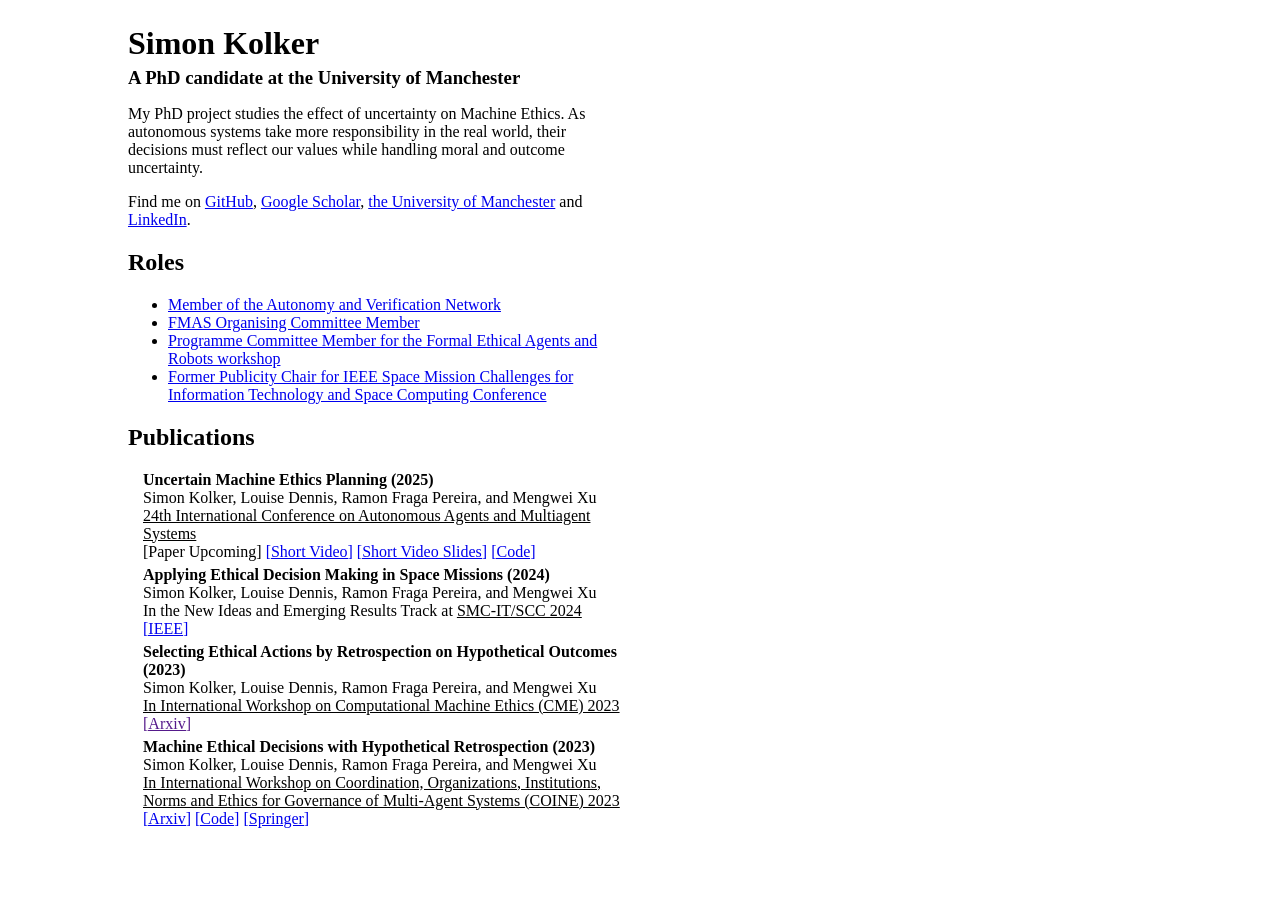
==== index.html @ f54c667e "new site" ====
<!DOCTYPE html>
<html lang="en">
<head>
    <meta charset="UTF-8">
    <meta name="viewport" content="width=device-width, initial-scale=1.0">
    <link rel="stylesheet" href="style.css">
    <title>Simon Kolker</title>
</head>
<body>
    <div class="content">
    <div class="header">
        <h1>Simon Kolker</h1>
        <h3>A PhD candidate at the University of Manchester</h3>
    </div>
    <div class="section">
        <p>My PhD project studies the effect of uncertainty on Machine Ethics. As autonomous systems take more responsibility in the real world, their decisions must reflect our values while handling moral and outcome uncertainty.</p>
        <p>Find me on <a href="https://github.com/sameysimon">GitHub</a>, <a href="https://scholar.google.co.uk/citations?hl=en&user=0gBc-XAAAAAJ">Google Scholar</a>, <a href="https://research.manchester.ac.uk/en/persons/simon.kolker">the University of Manchester</a> and <a href="https://www.linkedin.com/in/simonkolker/">LinkedIn</a>.</p>
    </div>    
    <div class="section">
        <h2>Roles</h2>
        <ul>
            <li><a href="https://autonomy-and-verification.github.io/">Member of the Autonomy and Verification Network</a></li>
            <li><a href="https://fmasworkshop.github.io/">FMAS Organising Committee Member</a></li>
            <li><a href="https://fearworkshop.github.io/2025/workshop/">Programme Committee Member for the Formal Ethical Agents and Robots workshop</a></li>
            <li><a href="https://2024.smcit-scc.space/">Former Publicity Chair for IEEE Space Mission Challenges for Information Technology and Space Computing Conference</a></li>
        </ul>
    </div>

    <div class="section">
        <h2>Publications</h2>
        <div id="papers" class="block">
            <div class="publication">
                <p><b>Uncertain Machine Ethics Planning (2025)</b></p>
                <p>Simon Kolker, Louise Dennis, Ramon Fraga Pereira, and Mengwei Xu</p>
                <p><a class="subtle" href="https://aamas2025.org/">24th International Conference on Autonomous Agents and Multiagent Systems</a></p>
                <p>
                    <a>[Paper Upcoming]</a>
                    <a href="https://www.youtube.com/watch?v=wt0YqWx7hN0">[Short Video]</a>
                    <a href="/ShortPres.pdf">[Short Video Slides]</a>
                    <a href="https://github.com/sameysimon/MoralPlanner">[Code]</a>
                </p>
            </div>
            <div class="publication">
                <p><b>Applying Ethical Decision Making in Space Missions (2024)</b></p>
                <p>Simon Kolker, Louise Dennis, Ramon Fraga Pereira, and Mengwei Xu</p>
                <p>In the New Ideas and Emerging Results Track at <a href="https://2024.smcit-scc.space/" class="subtle">SMC-IT/SCC 2024</a></p>
                <p>
                    <a href="https://ieeexplore.ieee.org/document/10794849">[IEEE]</a>
                </p>
            </div>
            <div class="publication">
                <p><b>Selecting Ethical Actions by Retrospection on Hypothetical Outcomes (2023)</b></p>
                <p>Simon Kolker, Louise Dennis, Ramon Fraga Pereira, and Mengwei Xu</p>
                <p><a class="subtle" href="https://sites.google.com/view/cme2023/home">In International Workshop on Computational Machine Ethics (CME) 2023</a></p>
                <p>
                    <a href="">[Arxiv]</a>
                </p>
            </div>
            <div class="publication">
                <p><b>Machine Ethical Decisions with Hypothetical Retrospection (2023)</b></p>
                <p>Simon Kolker, Louise Dennis, Ramon Fraga Pereira, and Mengwei Xu</p>
                <p><a class="subtle" href="https://coin-workshop.github.io/coine-2023-london/">In International Workshop on Coordination, Organizations, Institutions, Norms and Ethics for Governance of Multi-Agent Systems (COINE) 2023</a></p>
                <p>
                    <a href="https://arxiv.org/abs/2305.01424">[Arxiv]</a>
                    <a href="https://github.com/sameysimon/HypotheticalRetrospectionMachine">[Code]</a>
                    <a href="https://link.springer.com/chapter/10.1007/978-3-031-49133-7_9">[Springer]</a>
                </p>
            </div>

            
        </div>
    </div>
    <!--
    <div class="t">
        <svg height="500px" width="400px" viewBox="0 -1350 300 1400" preserveAspectRatio="xMinYMin meet">
            
            <path d="M 0 -660 S 174 -660 117 -1010 S 218 -1285 230 -1300" 
                style="fill:none;stroke:black;stroke-width:3"/>

            
            <path d="M 0 -660 S 174 -660 117 -310 S 204 -5 230 0" 
                style="fill:none;stroke:black;stroke-width:3"/>
        </svg>
    </div>
    -->
    </div>
</body>
</html>
---- style.css ----
h1 {
    margin-bottom: 5px;
}
h3 {
    margin: 0;
}


.content {
    margin-left: 10%;
    margin-bottom: 5%;
    width: 500px;
    font-family: Cambria, Cochin, Georgia, Times, 'Times New Roman', serif;
}


/* Vertically center .content if it fits in the viewport */
body {
    margin: 0;
    min-height: 100vh;
    display: flex;
    flex-direction: column;
    justify-content: center;
    align-items: flex-start;
}

@media only screen and (max-height: 700px) {
    body {
        display: block;
    }
    .content {
    margin-top: 50px;


    }
}


svg {
    float: right;
    width: 40%;
}
@media only screen and (max-width: 600px) {
    .content {
        width: 80%;
    }
}



.publication {
    margin-bottom: 5px;
    margin-left: 15px;

}
.publication p {
    margin: 0;
}
svg {
    position: absolute;
    width: 100%;
    height: 100%;
}
.subtle {
    color: inherit;
}
.hidden {
    opacity: 30%;
    margin-left: 5%;

    animation-name: shift_back;
    animation-duration: 0.7s;
}

@keyframes shift_back {
  from {opacity: 100%; margin-left: 10%;}
  to {opacity: 30%; margin-left: 5%;}
}
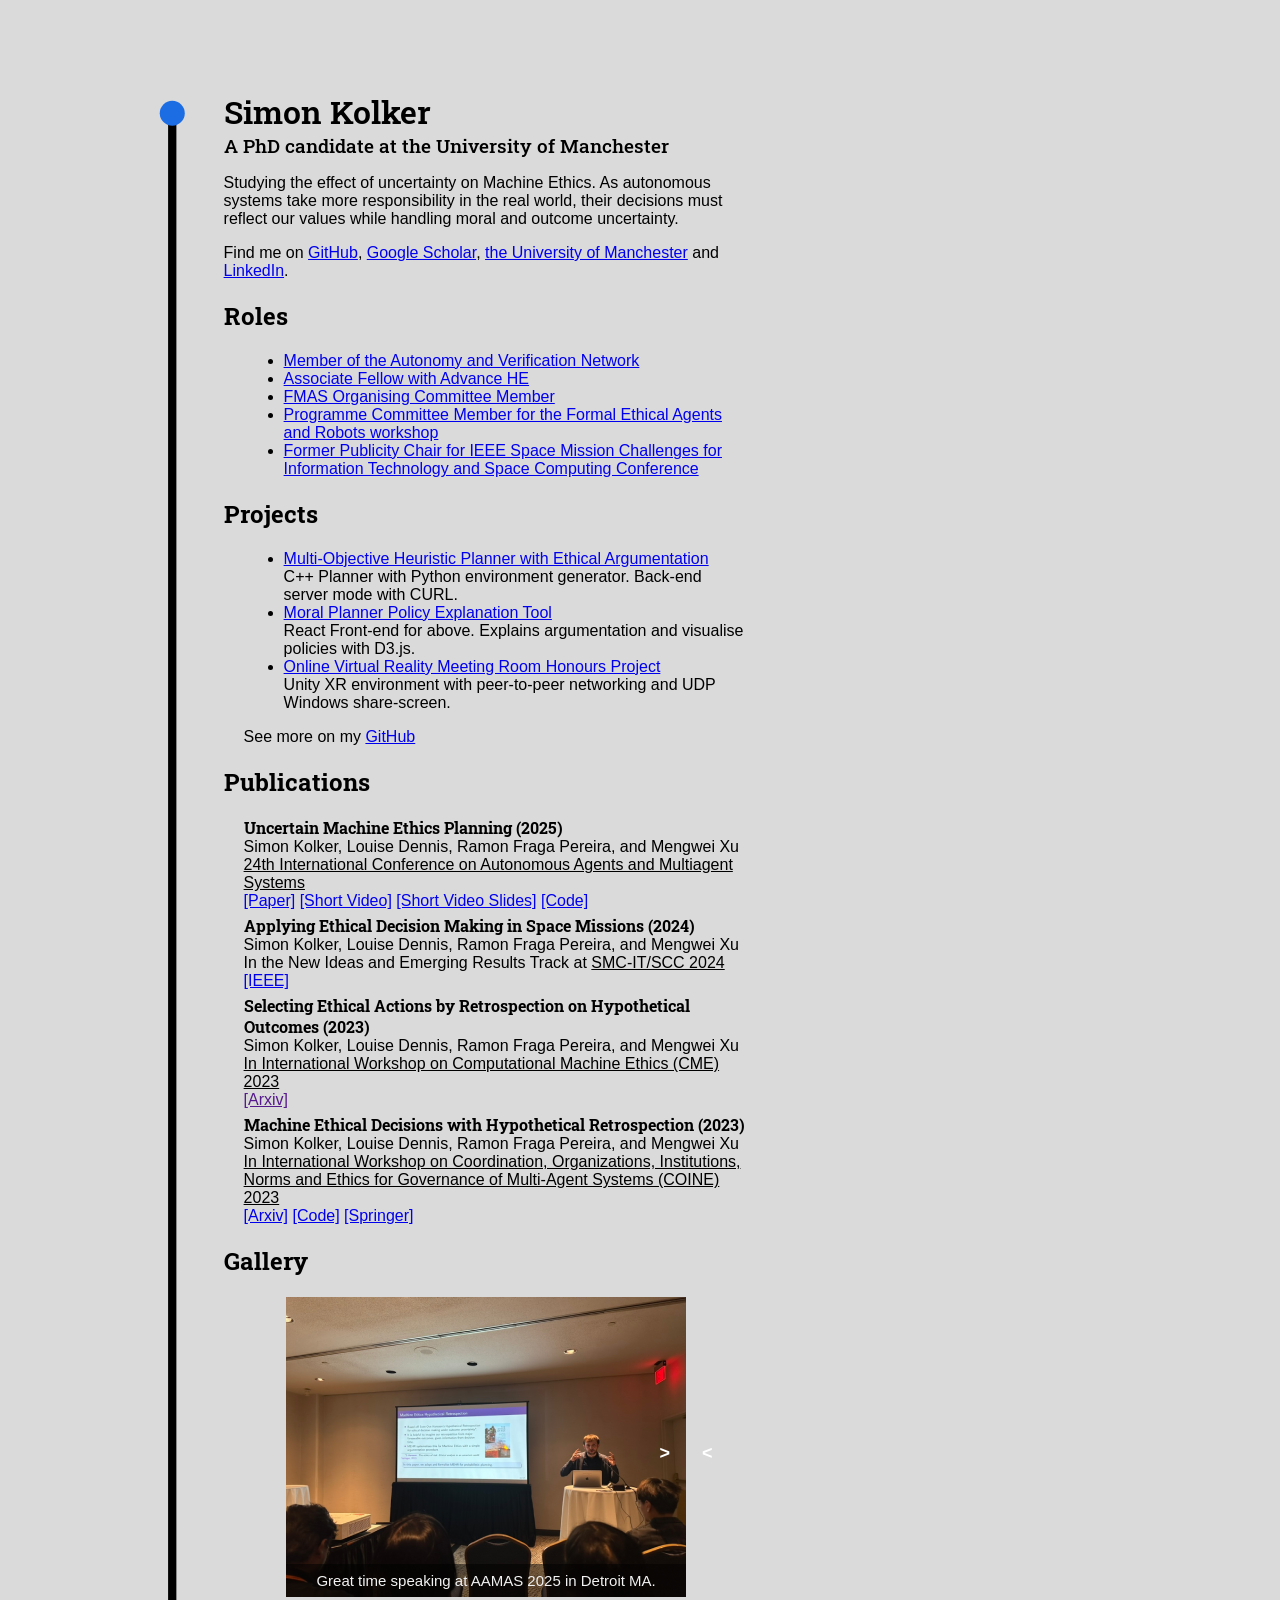
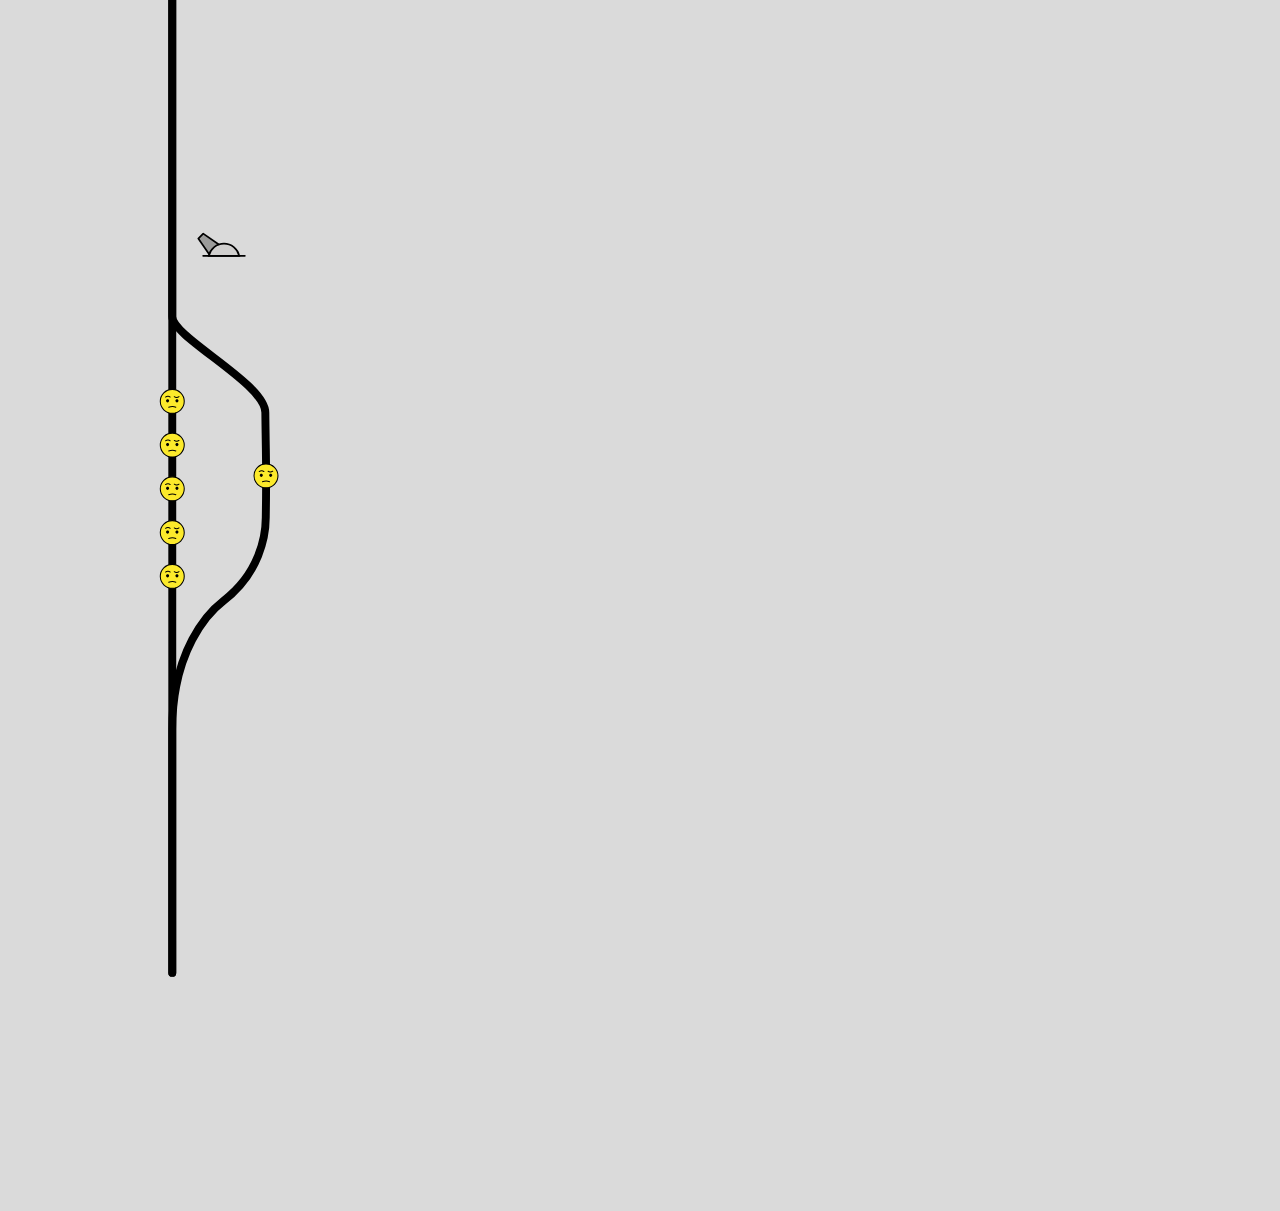
==== commit 713bafbc: "Redesign" ====
--- a/index.html
+++ b/index.html
@@ -3,86 +3,170 @@
 <head>
     <meta charset="UTF-8">
     <meta name="viewport" content="width=device-width, initial-scale=1.0">
-    <link rel="stylesheet" href="style.css">
     <title>Simon Kolker</title>
+    <link rel="stylesheet" href="style1.css">
+    <link rel="preconnect" href="https://fonts.googleapis.com">
+    <link rel="preconnect" href="https://fonts.gstatic.com" crossorigin>
+    <link href="https://fonts.googleapis.com/css2?family=Roboto+Slab:wght@100..900&display=swap" rel="stylesheet">
+    <!--<link rel="stylesheet" href="https://cdnjs.cloudflare.com/ajax/libs/font-awesome/4.7.0/css/font-awesome.min.css">
+    <link rel="stylesheet" href="https://fonts.googleapis.com/icon?family=Material+Icons">-->
 </head>
 <body>
-    <div class="content">
-    <div class="header">
-        <h1>Simon Kolker</h1>
-        <h3>A PhD candidate at the University of Manchester</h3>
-    </div>
-    <div class="section">
-        <p>My PhD project studies the effect of uncertainty on Machine Ethics. As autonomous systems take more responsibility in the real world, their decisions must reflect our values while handling moral and outcome uncertainty.</p>
-        <p>Find me on <a href="https://github.com/sameysimon">GitHub</a>, <a href="https://scholar.google.co.uk/citations?hl=en&user=0gBc-XAAAAAJ">Google Scholar</a>, <a href="https://research.manchester.ac.uk/en/persons/simon.kolker">the University of Manchester</a> and <a href="https://www.linkedin.com/in/simonkolker/">LinkedIn</a>.</p>
-    </div>    
-    <div class="section">
-        <h2>Roles</h2>
-        <ul>
-            <li><a href="https://autonomy-and-verification.github.io/">Member of the Autonomy and Verification Network</a></li>
-            <li><a href="https://fmasworkshop.github.io/">FMAS Organising Committee Member</a></li>
-            <li><a href="https://fearworkshop.github.io/2025/workshop/">Programme Committee Member for the Formal Ethical Agents and Robots workshop</a></li>
-            <li><a href="https://2024.smcit-scc.space/">Former Publicity Chair for IEEE Space Mission Challenges for Information Technology and Space Computing Conference</a></li>
-        </ul>
+    <div class="contain">
+        <div class="page">
+            <div class="header">
+                <h1>Simon Kolker</h1>
+                <h3>A PhD candidate at the University of Manchester</h3>
+            </div>
+            <div class="section">
+                <!--<button id="switch">Set to Left</button>-->
+                <p>Studying the effect of uncertainty on Machine Ethics. As autonomous systems take more responsibility in the real world, their decisions must reflect our values while handling moral and outcome uncertainty.</p>
+                <p>Find me on 
+                    <a href="https://github.com/sameysimon">GitHub</a>,
+                     <a href="https://scholar.google.co.uk/citations?hl=en&amp;user=0gBc-XAAAAAJ"> Google Scholar</a>,
+                      <a href="https://research.manchester.ac.uk/en/persons/simon.kolker">the University of Manchester</a> and
+                      <a href="https://www.linkedin.com/in/simonkolker/">LinkedIn</a>.</p>
+            </div>    
+            <div class="section">
+                <h2>Roles</h2>
+                <div class="block">
+                    <ul>
+                        <li><a href="https://autonomy-and-verification.github.io/">Member of the Autonomy and Verification Network</a></li>
+                        <li><a href="https://www.advance-he.ac.uk/">Associate Fellow with Advance HE</a></li>
+                        <li><a href="https://fmasworkshop.github.io/">FMAS Organising Committee Member</a></li>
+                        <li><a href="https://fearworkshop.github.io/2025/workshop/">Programme Committee Member for the Formal Ethical Agents and Robots workshop</a></li>
+                        <li><a href="https://2024.smcit-scc.space/">Former Publicity Chair for IEEE Space Mission Challenges for Information Technology and Space Computing Conference</a></li>
+                    </ul>
+                </div>
+                
+            </div>
+            <div class="section">
+                <h2>Projects</h2>
+                <div class="block">
+                    <ul>
+                        <li><a href="https://github.com/sameysimon/MoralPlanner">Multi-Objective Heuristic Planner with Ethical Argumentation</a>
+                            <br/>
+                            C++ Planner with Python environment generator. Back-end server mode with CURL.
+                        </li>
+                        <li><a href="https://github.com/sameysimon/explain_mplan">Moral Planner Policy Explanation Tool</a>
+                            <br/>
+                            React Front-end for above. Explains argumentation and visualise policies with D3.js.
+                        </li>
+                        <li><a href="https://github.com/sameysimon/Virtual-Reality-Meeting-Room">Online Virtual Reality Meeting Room Honours Project</a>
+                            <br/>
+                            Unity XR environment with peer-to-peer networking and UDP Windows share-screen.
+                        </li>
+                    </ul>
+                    See more on my <a href="https://github.com/sameysimon">GitHub</a>
+                </div>
+            </div>
+            <!--
+            <div class="section">
+                <h2>Skills</h2>
+                <div class="block">
+                    Experienced with C++, Python, HTML/CSS/Javascript/TypeScript, React, C#, Unity and more.
+                    Meddled with Docker, ROS (Robotic Operating System), Prolog and more.
+                </div>
+            </div>-->
+            <div class="section">
+                <h2>Publications</h2>
+                <div id="papers" class="block">
+                    <div class="publication">
+                        <p><b>Uncertain Machine Ethics Planning (2025)</b></p>
+                        <p>Simon Kolker, Louise Dennis, Ramon Fraga Pereira, and Mengwei Xu</p>
+                        <p><a class="subtle" href="https://aamas2025.org/">24th International Conference on Autonomous Agents and Multiagent Systems</a></p>
+                        <p>
+                            <a href="https://dl.acm.org/doi/abs/10.5555/3709347.3743636">[Paper]</a>
+                            <a href="https://www.youtube.com/watch?v=wt0YqWx7hN0">[Short Video]</a>
+                            <a href="/ShortPres.pdf">[Short Video Slides]</a>
+                            <a href="https://github.com/sameysimon/MoralPlanner">[Code]</a>
+                        </p>
+                    </div>
+                    <div class="publication">
+                        <p><b>Applying Ethical Decision Making in Space Missions (2024)</b></p>
+                        <p>Simon Kolker, Louise Dennis, Ramon Fraga Pereira, and Mengwei Xu</p>
+                        <p>In the New Ideas and Emerging Results Track at <a href="https://2024.smcit-scc.space/" class="subtle">SMC-IT/SCC 2024</a></p>
+                        <p>
+                            <a href="https://ieeexplore.ieee.org/document/10794849">[IEEE]</a>
+                        </p>
+                    </div>
+                    <div class="publication">
+                        <p><b>Selecting Ethical Actions by Retrospection on Hypothetical Outcomes (2023)</b></p>
+                        <p>Simon Kolker, Louise Dennis, Ramon Fraga Pereira, and Mengwei Xu</p>
+                        <p><a class="subtle" href="https://sites.google.com/view/cme2023/home">In International Workshop on Computational Machine Ethics (CME) 2023</a></p>
+                        <p>
+                            <a href="">[Arxiv]</a>
+                        </p>
+                    </div>
+                    <div class="publication">
+                        <p><b>Machine Ethical Decisions with Hypothetical Retrospection (2023)</b></p>
+                        <p>Simon Kolker, Louise Dennis, Ramon Fraga Pereira, and Mengwei Xu</p>
+                        <p><a class="subtle" href="https://coin-workshop.github.io/coine-2023-london/">In International Workshop on Coordination, Organizations, Institutions, Norms and Ethics for Governance of Multi-Agent Systems (COINE) 2023</a></p>
+                        <p>
+                            <a href="https://arxiv.org/abs/2305.01424">[Arxiv]</a>
+                            <a href="https://github.com/sameysimon/HypotheticalRetrospectionMachine">[Code]</a>
+                            <a href="https://link.springer.com/chapter/10.1007/978-3-031-49133-7_9">[Springer]</a>
+                        </p>
+                    </div>
+        
+                    
+                </div>
+            </div>
+            <div class="section" id="gallerySection">
+                <h2>Gallery</h2>
+                <div id="slide">
+                    <img src="images/slides/smallDetroit.webp" id="img" alt="dog" srcset="">
+                    <div id="caption">In Detroit</div>
+                    <a class="prev" onclick="nextSlide(-1)"><</a>
+                    <a class="next" onclick="nextSlide(1)">></a>
+                </div>
+            </div>
+        </div>
+        <div class="lineContainer">
+            <svg viewBox="0 0 48 420" fill="none" preserveAspectRatio="xMidYMax meet">
+                <path
+                    style="fill:none;stroke:#000000;stroke-width:1.265;stroke-linecap:round;stroke-dasharray:none;stroke-opacity:1"
+                    d="M 2.9224995,5 V 398.5445"
+                    id="path1_base" />
+                <path
+                    style="fill:none;stroke:#000000;stroke-width:1.265;stroke-linecap:round;stroke-dasharray:none;stroke-opacity:1"
+                    d="m 2.9226142,5 h -10e-8 c 0,0 -0.00434,285.21101 -0.00434,288.52507 0,3.31406 14.8904229,10.70646 14.8933229,15.37077 0.10421,8.82492 0.213177,8.8948 0.07216,16.79129 -0.01117,2.9585 -0.977479,8.91493 -6.810757,13.36774 -2.3480462,1.79237 -8.1536952,7.83594 -8.1536952,20.52577 0,16.15452 0.00206,31.64618 0.00331,33.87276 0.00229,4.08818 -7e-7,5.04847 -7e-7,5.04847"
+                    id="path2_base" />
+                <path
+                    style="fill:none;stroke:#1c6ce4;stroke-width:1.265;stroke-linecap:round;stroke-dasharray:none;stroke-opacity:1"
+                    d="m 2.9226142,5 h -10e-8 c 0,0 -0.00434,285.21101 -0.00434,288.52507 0,3.31406 14.8904229,10.70646 14.8933229,15.37077 0.10421,8.82492 0.213177,8.8948 0.07216,16.79129 -0.01117,2.9585 -0.977479,8.91493 -6.810757,13.36774 -2.3480462,1.79237 -8.1536952,7.83594 -8.1536952,20.52577 0,16.15452 0.00206,31.64618 0.00331,33.87276 0.00229,4.08818 -7e-7,5.04847 -7e-7,5.04847"
+                    id="path2" />
+                <path
+                    style="fill:none;stroke:#1c6ce4;stroke-width:1.265;stroke-linecap:round;stroke-dasharray:none;stroke-opacity:1"
+                    d="M 2.9224995,5 V 398.5445"
+                    id="path1" />
+                
+                <g id="switchG">
+                    <image id="switch" width="10" height="10" x="-5" y="-5" href="images/switch.svg"/>
+                </g>
+                <text id="switchMsg" style="font-family:'Roboto Slab', serif" opacity="0" width="20" height="5" font-size="3"fontx="-10" y="0" fill="red">Go back!</text>
+                
+                <image class="per_t1" id="per1" width="6" height="6" href="images/Confused.svg"/>
+                <image class="per_t1" id="per2" width="6" height="6" href="images/Confused.svg"/>
+                <image class="per_t1" id="per3" width="6" height="6" href="images/Confused.svg"/>
+                <image class="per_t1" id="per4" width="6" height="6" href="images/Confused.svg"/>
+                <image class="per_t1" id="per5" width="6" height="6" href="images/Confused.svg"/>
+                
+                <image id="per6" width="6" height="6" href="images/Concern.svg"/>
+                <circle r="2px" fill="#1c6ce4" id="train"/>
+
+            </svg>
+        </div>
     </div>
 
-    <div class="section">
-        <h2>Publications</h2>
-        <div id="papers" class="block">
-            <div class="publication">
-                <p><b>Uncertain Machine Ethics Planning (2025)</b></p>
-                <p>Simon Kolker, Louise Dennis, Ramon Fraga Pereira, and Mengwei Xu</p>
-                <p><a class="subtle" href="https://aamas2025.org/">24th International Conference on Autonomous Agents and Multiagent Systems</a></p>
-                <p>
-                    <a>[Paper Upcoming]</a>
-                    <a href="https://www.youtube.com/watch?v=wt0YqWx7hN0">[Short Video]</a>
-                    <a href="/ShortPres.pdf">[Short Video Slides]</a>
-                    <a href="https://github.com/sameysimon/MoralPlanner">[Code]</a>
-                </p>
-            </div>
-            <div class="publication">
-                <p><b>Applying Ethical Decision Making in Space Missions (2024)</b></p>
-                <p>Simon Kolker, Louise Dennis, Ramon Fraga Pereira, and Mengwei Xu</p>
-                <p>In the New Ideas and Emerging Results Track at <a href="https://2024.smcit-scc.space/" class="subtle">SMC-IT/SCC 2024</a></p>
-                <p>
-                    <a href="https://ieeexplore.ieee.org/document/10794849">[IEEE]</a>
-                </p>
-            </div>
-            <div class="publication">
-                <p><b>Selecting Ethical Actions by Retrospection on Hypothetical Outcomes (2023)</b></p>
-                <p>Simon Kolker, Louise Dennis, Ramon Fraga Pereira, and Mengwei Xu</p>
-                <p><a class="subtle" href="https://sites.google.com/view/cme2023/home">In International Workshop on Computational Machine Ethics (CME) 2023</a></p>
-                <p>
-                    <a href="">[Arxiv]</a>
-                </p>
-            </div>
-            <div class="publication">
-                <p><b>Machine Ethical Decisions with Hypothetical Retrospection (2023)</b></p>
-                <p>Simon Kolker, Louise Dennis, Ramon Fraga Pereira, and Mengwei Xu</p>
-                <p><a class="subtle" href="https://coin-workshop.github.io/coine-2023-london/">In International Workshop on Coordination, Organizations, Institutions, Norms and Ethics for Governance of Multi-Agent Systems (COINE) 2023</a></p>
-                <p>
-                    <a href="https://arxiv.org/abs/2305.01424">[Arxiv]</a>
-                    <a href="https://github.com/sameysimon/HypotheticalRetrospectionMachine">[Code]</a>
-                    <a href="https://link.springer.com/chapter/10.1007/978-3-031-49133-7_9">[Springer]</a>
-                </p>
-            </div>
+    
+    <script>
+        
 
-            
-        </div>
-    </div>
-    <!--
-    <div class="t">
-        <svg height="500px" width="400px" viewBox="0 -1350 300 1400" preserveAspectRatio="xMinYMin meet">
-            
-            <path d="M 0 -660 S 174 -660 117 -1010 S 218 -1285 230 -1300" 
-                style="fill:none;stroke:black;stroke-width:3"/>
 
-            
-            <path d="M 0 -660 S 174 -660 117 -310 S 204 -5 230 0" 
-                style="fill:none;stroke:black;stroke-width:3"/>
-        </svg>
-    </div>
-    -->
-    </div>
+    </script>
+    <script src="slides.js"></script>
+    <script src="tracks.js"></script>
+
 </body>
 </html>
--- a/style1.css
+++ b/style1.css
@@ -0,0 +1,216 @@
+:root {
+    --main-left: 12vw;
+    --main-top: 10vh;
+}
+html {
+    background-color:black;
+}
+html.dark-reader {
+    background-color:#2d3133;
+}
+body {
+    margin: 0;
+    background-color:rgb(218, 218, 218);
+    font-family: sans-serif;
+    position: absolute;
+    top:0;
+    width: 100%;
+}
+
+
+.contain {
+    top:0;
+    margin-top: 0;
+    margin-left: var(--main-left);
+    margin-bottom: var(--main-top);
+}
+.page {
+    margin-left:20px;
+    width: 525px;
+    
+    left: calc(var(--main-left) + 50px);
+    top: calc(var(--main-top));
+    position:absolute;
+}
+.lineContainer {
+    margin-top: calc(var(--main-top) - 8px);
+    margin-bottom: 20px;
+    width: 300px;
+}
+svg { 
+    height: 100%;
+}
+
+details summary {
+    margin-left:20px;
+    font-weight: 600;
+    cursor:pointer;
+    list-style: none;
+}
+details summary::marker {
+    display: none;
+}
+details summary::marker {
+    content: ">";
+    display: inline-block;
+    margin-right: 5px;
+    transition: transform 0.2s ease;
+}
+details[open] summary::before {
+    transform: rotate();
+}
+.fullInfo {
+    margin-left:20px;
+}
+
+
+
+svg {
+    margin-bottom: 10px;
+}
+.block {
+    margin-left:20px;
+    
+
+}
+b {
+    font-family: "Roboto Slab", serif;
+
+}
+h1 {
+    font-family: "Roboto Slab", serif;
+    margin: 0;
+    font-weight: 600;
+    font-style: semi-bold;
+}
+h2 {
+    font-family: "Roboto Slab", serif;
+}
+h3 {
+    font-family: "Roboto Slab", serif;
+    margin: 0;
+    font-weight: 500;
+    font-style: semi-bold;
+}
+
+#slide {
+    max-width: 400px;
+    width: 400px;
+    margin: auto;
+    box-sizing:border-box;
+    position: relative;
+
+}
+@media only screen and (max-width: 800px) {
+    :root {
+        --main-left: 10vw;
+    }
+}
+
+@media only screen and (max-width: 700px) {
+    :root {
+        --main-left: 2%;
+    }
+}
+@media only screen and (max-width: 600px) {
+    :root {
+        --main-left: 2%;
+    }
+    .page {
+        width: 80vw;
+    }
+    #slide {
+        width: 80vw;
+    }
+
+}
+@media only screen and (max-width: 520px) {
+    .lineContainer {
+        display: none;
+        height: 100vh;
+    }
+
+    .page {
+        position: relative;
+        margin-left: 0;
+    }
+    img {
+        width: 80vw;
+    }
+
+}
+@media only screen and (max-width: 400px) {
+    .page {
+        margin-left: 0;
+        
+    }
+    :root {
+        --main-top: 0;
+    }
+    ul {
+        padding-left: 10px;
+    }
+        
+
+}
+
+@media only screen and (max-width: 350px) {
+    .block {
+        margin-left: 0;
+    }
+    :root {
+        --main-left: 1%;
+    }
+    .page {
+        margin-left: 0;
+    }
+    details summary { 
+        margin-left: 0;
+    }
+}
+.publication {
+    margin-bottom: 5px;
+
+}
+.publication p {
+    margin: 0;
+}
+
+.subtle {
+    color: inherit;
+}
+
+.prev, .next {
+  cursor: pointer;
+  position: absolute;
+  top: 50%;
+  width: auto;
+  margin-top: -22px;
+  padding: 16px;
+  color: white;
+  font-weight: bold;
+  font-size: 18px;
+  transition: 0.6s ease;
+  border-radius: 0 3px 3px 0;
+  user-select: none;
+}
+.next {
+  right: 0;
+  border-radius: 3px 0 0 3px;
+}
+.prev:hover, .next:hover {
+  background-color: rgba(0,0,0,0.8);
+}
+#caption {
+  color: #f2f2f2;
+  font-size: 15px;
+  padding: 8px 12px;
+  position: absolute;
+  bottom: 0;
+  bottom: 04px;
+  width: 100%;
+  text-align: center;
+box-sizing:border-box;
+background-color: rgba(0, 0, 0, 0.523);
+
+}
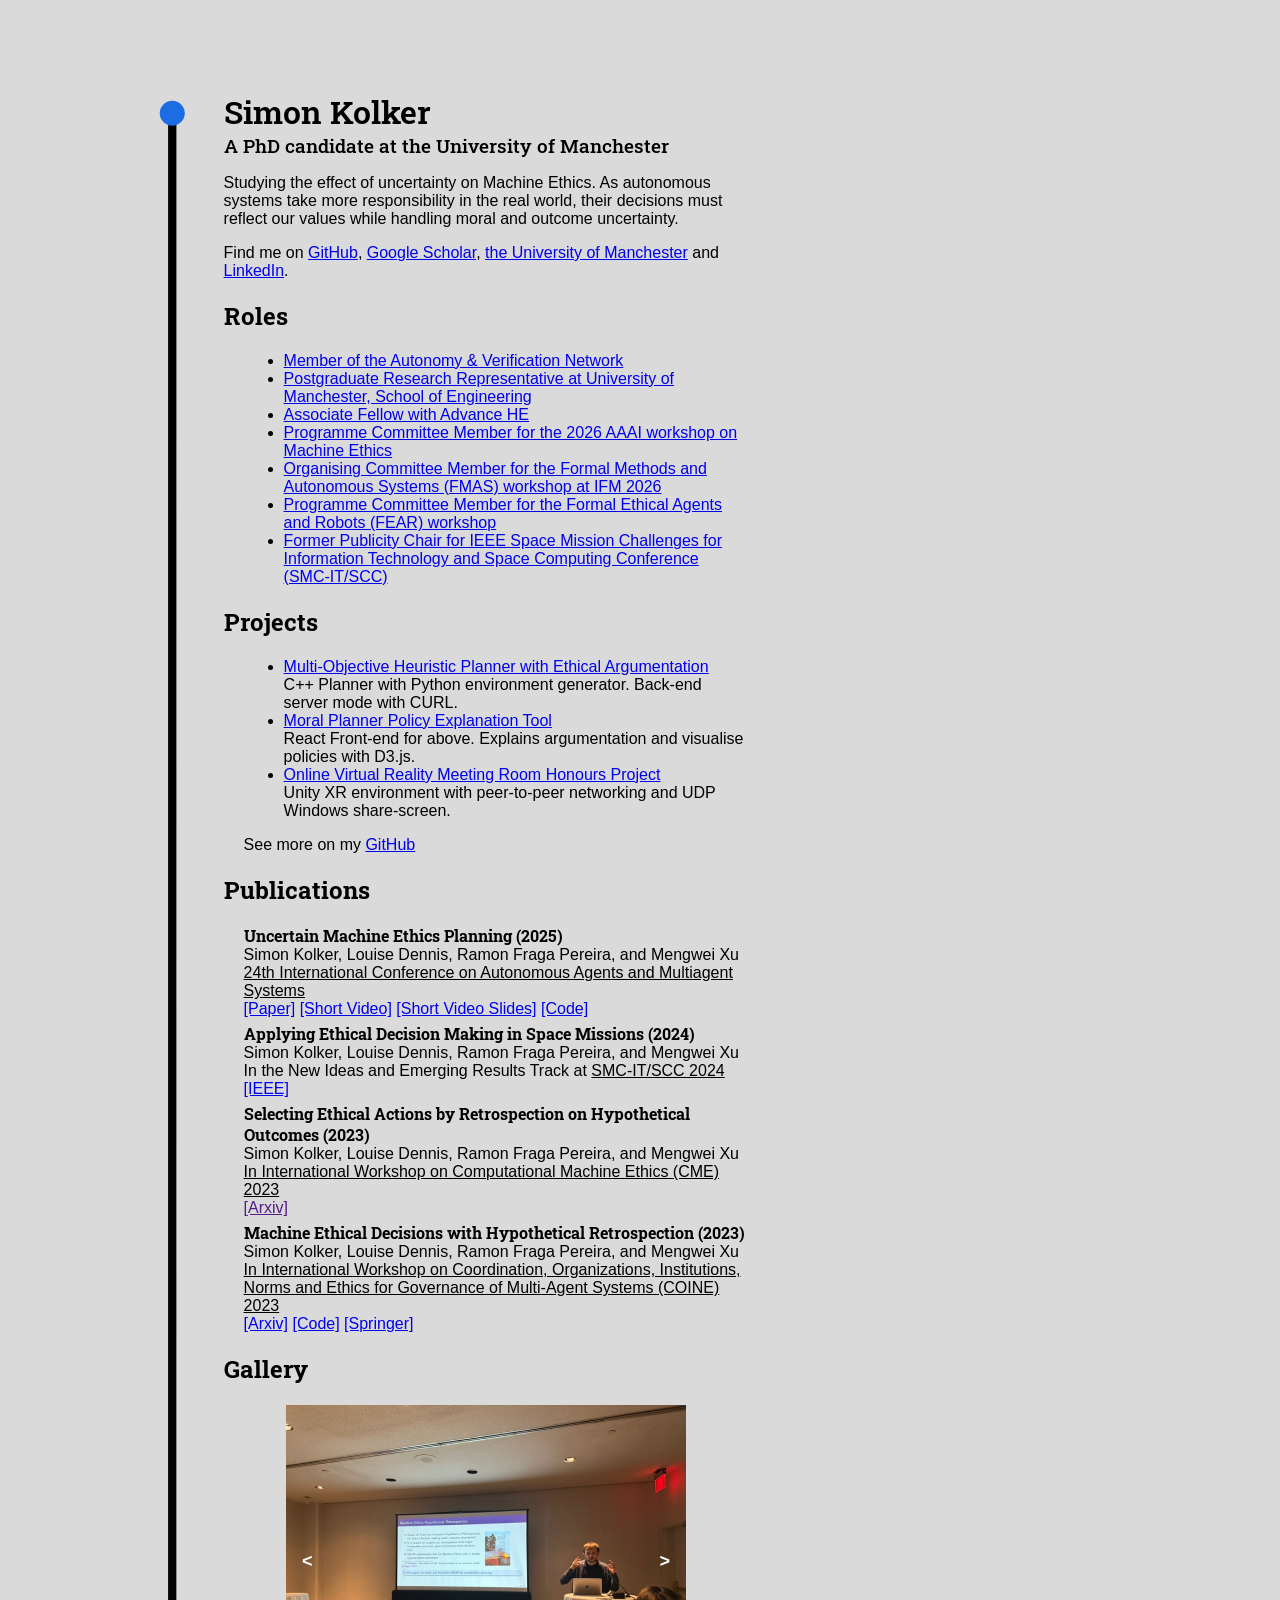
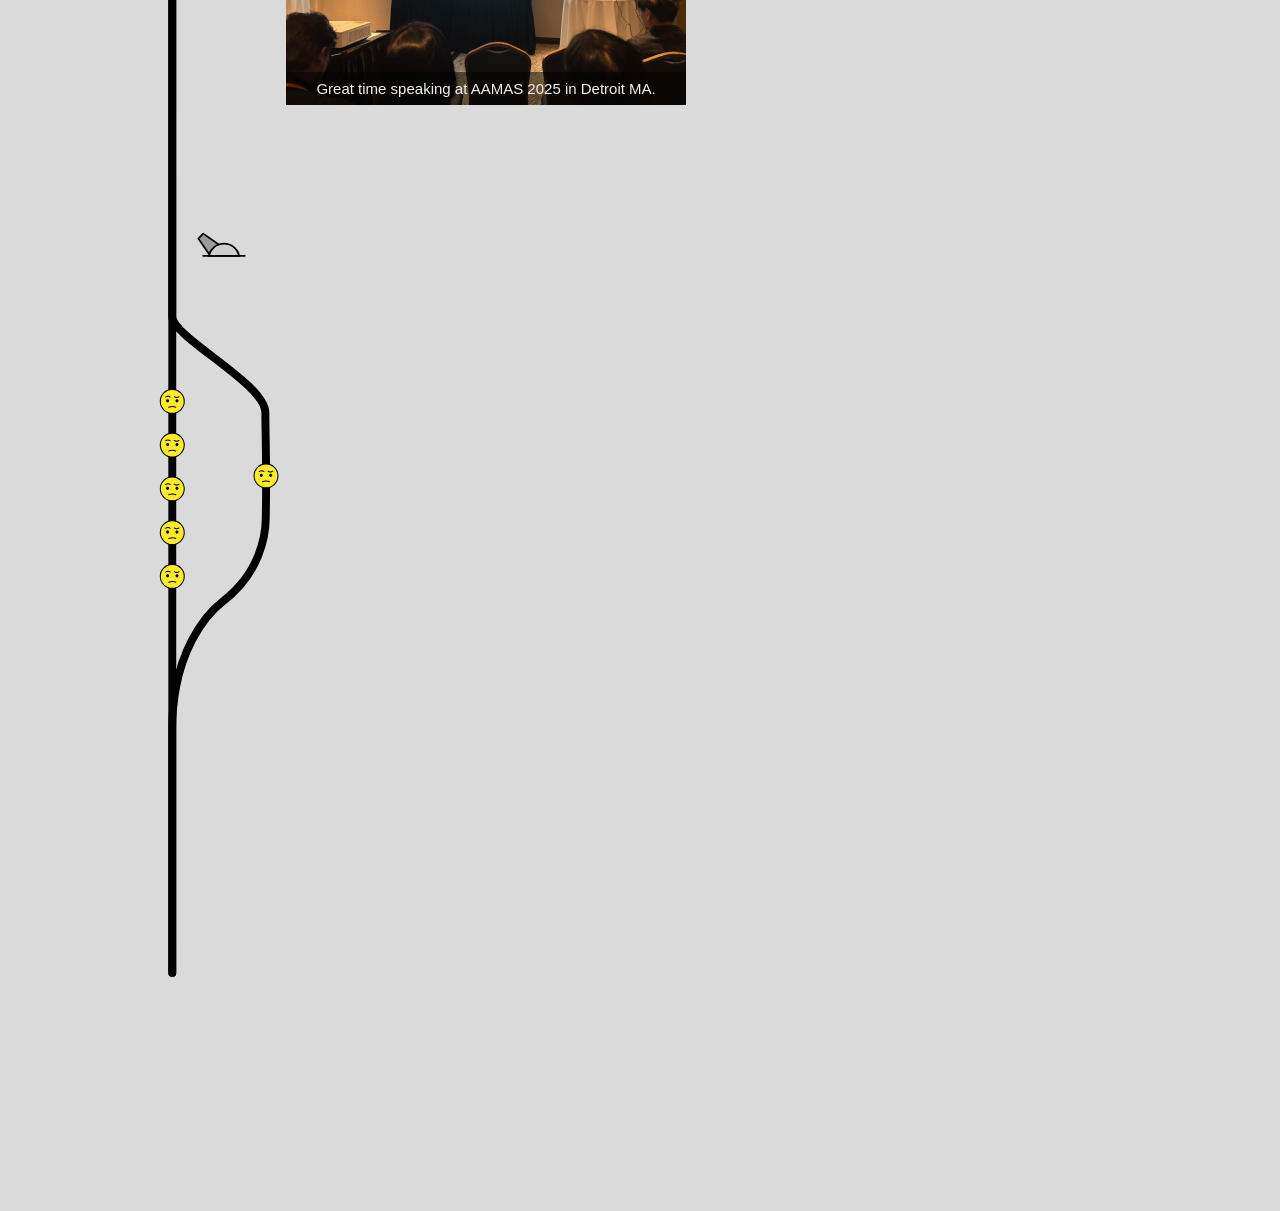
==== commit 364e7226: "Update roles and projects in index.html; correct event years in slides.js" ====
--- a/index.html
+++ b/index.html
@@ -31,14 +31,15 @@
                 <h2>Roles</h2>
                 <div class="block">
                     <ul>
-                        <li><a href="https://autonomy-and-verification.github.io/">Member of the Autonomy and Verification Network</a></li>
+                        <li><a href="https://autonomy-and-verification.github.io/">Member of the Autonomy & Verification Network</a></li>
+                        <li><a href="https://www.se.manchester.ac.uk/doctoral-academy/community/student-representatives/">Postgraduate Research Representative at University of Manchester, School of Engineering</a></li>
                         <li><a href="https://www.advance-he.ac.uk/">Associate Fellow with Advance HE</a></li>
-                        <li><a href="https://fmasworkshop.github.io/">FMAS Organising Committee Member</a></li>
-                        <li><a href="https://fearworkshop.github.io/2025/workshop/">Programme Committee Member for the Formal Ethical Agents and Robots workshop</a></li>
-                        <li><a href="https://2024.smcit-scc.space/">Former Publicity Chair for IEEE Space Mission Challenges for Information Technology and Space Computing Conference</a></li>
+                        <li><a href="https://www.aialign.net/ws-machine-ethics">Programme Committee Member for the 2026 AAAI workshop on Machine Ethics</a></li>
+                        <li><a href="https://fmasworkshop.github.io/">Organising Committee Member for the Formal Methods and Autonomous Systems (FMAS) workshop at IFM 2026</a></li>
+                        <li><a href="https://fearworkshop.github.io/2025/workshop/">Programme Committee Member for the Formal Ethical Agents and Robots (FEAR) workshop</a></li>
+                        <li><a href="https://2024.smcit-scc.space/">Former Publicity Chair for IEEE Space Mission Challenges for Information Technology and Space Computing Conference (SMC-IT/SCC)</a></li>
                     </ul>
                 </div>
-                
             </div>
             <div class="section">
                 <h2>Projects</h2>
--- a/style1.css
+++ b/style1.css
@@ -133,6 +133,7 @@
     .page {
         position: relative;
         margin-left: 0;
+        left:3vw;
     }
     img {
         width: 80vw;
@@ -142,10 +143,11 @@
 @media only screen and (max-width: 400px) {
     .page {
         margin-left: 0;
+        left:3vw;
         
     }
     :root {
-        --main-top: 0;
+        --main-top: 40px;
     }
     ul {
         padding-left: 10px;
@@ -198,6 +200,9 @@
   right: 0;
   border-radius: 3px 0 0 3px;
 }
+.prev {
+    left: 0;
+}
 .prev:hover, .next:hover {
   background-color: rgba(0,0,0,0.8);
 }
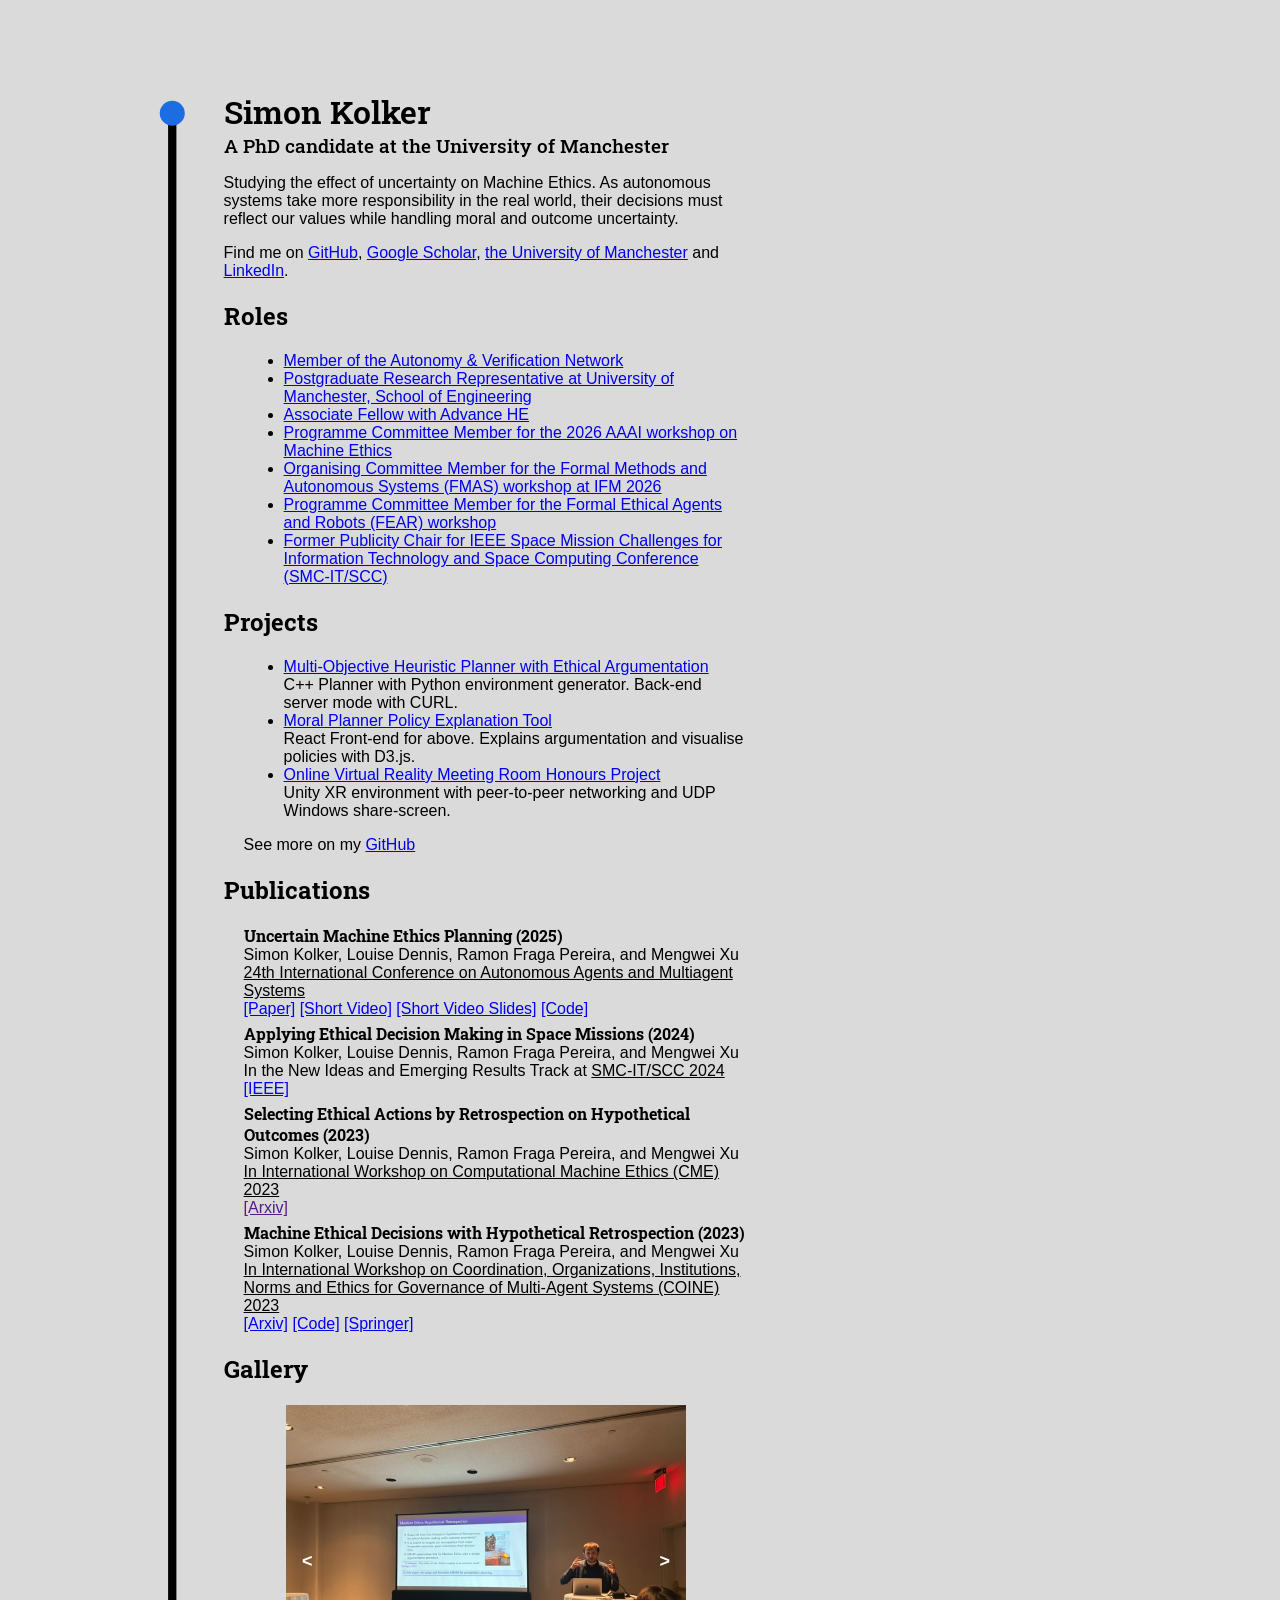
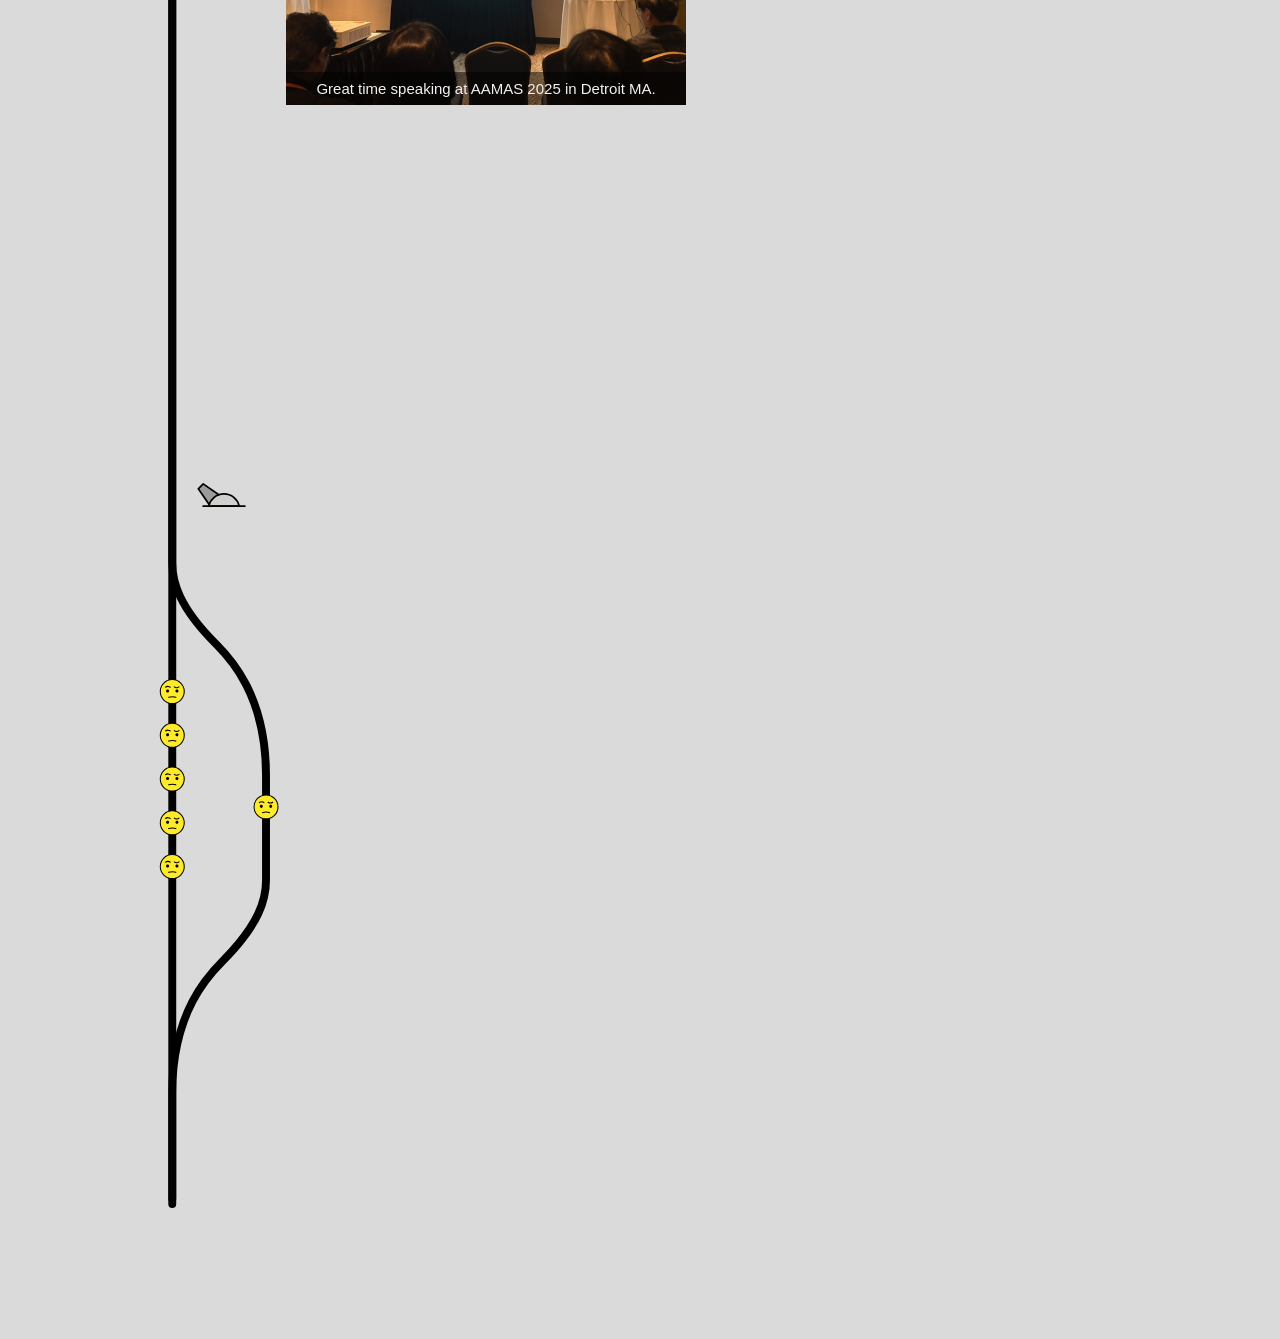
==== commit 407707fb: "Message and variable train length" ====
--- a/index.html
+++ b/index.html
@@ -99,7 +99,7 @@
                             <a href="">[Arxiv]</a>
                         </p>
                     </div>
-                    <div class="publication">
+                                        <div class="publication">
                         <p><b>Machine Ethical Decisions with Hypothetical Retrospection (2023)</b></p>
                         <p>Simon Kolker, Louise Dennis, Ramon Fraga Pereira, and Mengwei Xu</p>
                         <p><a class="subtle" href="https://coin-workshop.github.io/coine-2023-london/">In International Workshop on Coordination, Organizations, Institutions, Norms and Ethics for Governance of Multi-Agent Systems (COINE) 2023</a></p>
@@ -109,7 +109,6 @@
                             <a href="https://link.springer.com/chapter/10.1007/978-3-031-49133-7_9">[Springer]</a>
                         </p>
                     </div>
-        
                     
                 </div>
             </div>
@@ -124,41 +123,70 @@
             </div>
         </div>
         <div class="lineContainer">
-            <svg viewBox="0 0 48 420" fill="none" preserveAspectRatio="xMidYMax meet">
+            <svg id="svg" viewBox="0 0 48 420" fill="none" preserveAspectRatio="xMidYMax meet">
                 <path
                     style="fill:none;stroke:#000000;stroke-width:1.265;stroke-linecap:round;stroke-dasharray:none;stroke-opacity:1"
-                    d="M 2.9224995,5 V 398.5445"
+                    d="M 2.9224995,5 V 400"
                     id="path1_base" />
                 <path
                     style="fill:none;stroke:#000000;stroke-width:1.265;stroke-linecap:round;stroke-dasharray:none;stroke-opacity:1"
-                    d="m 2.9226142,5 h -10e-8 c 0,0 -0.00434,285.21101 -0.00434,288.52507 0,3.31406 14.8904229,10.70646 14.8933229,15.37077 0.10421,8.82492 0.213177,8.8948 0.07216,16.79129 -0.01117,2.9585 -0.977479,8.91493 -6.810757,13.36774 -2.3480462,1.79237 -8.1536952,7.83594 -8.1536952,20.52577 0,16.15452 0.00206,31.64618 0.00331,33.87276 0.00229,4.08818 -7e-7,5.04847 -7e-7,5.04847"
+                    d="m 2.9226142,5
+                    v 289
+                    c 0,3 1,7 7,13
+                    2,2 8,8 8,21
+                    v 16.79129
+                    c 0,3 -1,7 -7,13
+                    -2,2 -8,8 -8,21
+                    V 400"
                     id="path2_base" />
                 <path
                     style="fill:none;stroke:#1c6ce4;stroke-width:1.265;stroke-linecap:round;stroke-dasharray:none;stroke-opacity:1"
-                    d="m 2.9226142,5 h -10e-8 c 0,0 -0.00434,285.21101 -0.00434,288.52507 0,3.31406 14.8904229,10.70646 14.8933229,15.37077 0.10421,8.82492 0.213177,8.8948 0.07216,16.79129 -0.01117,2.9585 -0.977479,8.91493 -6.810757,13.36774 -2.3480462,1.79237 -8.1536952,7.83594 -8.1536952,20.52577 0,16.15452 0.00206,31.64618 0.00331,33.87276 0.00229,4.08818 -7e-7,5.04847 -7e-7,5.04847"
+                    d="M 2.9224995,5 V 275 v 125"
+                    id="path1" />
+                <path
+                    style="fill:none;stroke:#1c6ce4;stroke-width:1.265;stroke-linecap:round;stroke-dasharray:none;stroke-opacity:1"
+                    d="m 2.9226142,5
+                    v 289
+                    c 0,3 1,7 7,13
+                    2,2 8,8 8,21
+                    v 16.79129
+                    c 0,3 -1,7 -7,13
+                    -2,2 -8,8 -8,21
+                    V 400"
                     id="path2" />
-                <path
-                    style="fill:none;stroke:#1c6ce4;stroke-width:1.265;stroke-linecap:round;stroke-dasharray:none;stroke-opacity:1"
-                    d="M 2.9224995,5 V 398.5445"
-                    id="path1" />
-                
                 <g id="switchG">
                     <image id="switch" width="10" height="10" x="-5" y="-5" href="images/switch.svg"/>
                 </g>
                 <text id="switchMsg" style="font-family:'Roboto Slab', serif" opacity="0" width="20" height="5" font-size="3"fontx="-10" y="0" fill="red">Go back!</text>
                 
-                <image class="per_t1" id="per1" width="6" height="6" href="images/Confused.svg"/>
-                <image class="per_t1" id="per2" width="6" height="6" href="images/Confused.svg"/>
-                <image class="per_t1" id="per3" width="6" height="6" href="images/Confused.svg"/>
-                <image class="per_t1" id="per4" width="6" height="6" href="images/Confused.svg"/>
-                <image class="per_t1" id="per5" width="6" height="6" href="images/Confused.svg"/>
+                <image class="per_t1" id="per1" width="6" height="6" href="images/Concern.svg"/>
+                <image class="per_t1" id="per2" width="6" height="6" href="images/Concern.svg"/>
+                <image class="per_t1" id="per3" width="6" height="6" href="images/Concern.svg"/>
+                <image class="per_t1" id="per4" width="6" height="6" href="images/Concern.svg"/>
+                <image class="per_t1" id="per5" width="6" height="6" href="images/Concern.svg"/>
                 
                 <image id="per6" width="6" height="6" href="images/Concern.svg"/>
                 <circle r="2px" fill="#1c6ce4" id="train"/>
 
             </svg>
         </div>
+        <div class="railInformation">
+            <h1 id="heading">UTILITARIAN</h1>
+            <p id="e1">By remaining a bystander, you have not directly caused harm, though you may have allowed it to occur.</p>
+            <p id="e2">
+                Philippa Foot's famous trolley problem illustrates how our moral intuitions may conflict.
+                Subtle variations of the problem lead many to different judgments.
+            </p>
+            <p id="e3">
+                As we develop machines whose actions have moral consequences, we must consider the kind of morality they should follow.
+            </p>
+            <p id="e4">
+                What if the scenario isn't so simple? If the outcomes are uncertain or the decisions are sequential?
+            </p>
+        </div>
     </div>
+    <div id="debug"></div>
+
 
     
     <script>
--- a/style1.css
+++ b/style1.css
@@ -100,75 +100,6 @@
     box-sizing:border-box;
     position: relative;
 
-}
-@media only screen and (max-width: 800px) {
-    :root {
-        --main-left: 10vw;
-    }
-}
-
-@media only screen and (max-width: 700px) {
-    :root {
-        --main-left: 2%;
-    }
-}
-@media only screen and (max-width: 600px) {
-    :root {
-        --main-left: 2%;
-    }
-    .page {
-        width: 80vw;
-    }
-    #slide {
-        width: 80vw;
-    }
-
-}
-@media only screen and (max-width: 520px) {
-    .lineContainer {
-        display: none;
-        height: 100vh;
-    }
-
-    .page {
-        position: relative;
-        margin-left: 0;
-        left:3vw;
-    }
-    img {
-        width: 80vw;
-    }
-
-}
-@media only screen and (max-width: 400px) {
-    .page {
-        margin-left: 0;
-        left:3vw;
-        
-    }
-    :root {
-        --main-top: 40px;
-    }
-    ul {
-        padding-left: 10px;
-    }
-        
-
-}
-
-@media only screen and (max-width: 350px) {
-    .block {
-        margin-left: 0;
-    }
-    :root {
-        --main-left: 1%;
-    }
-    .page {
-        margin-left: 0;
-    }
-    details summary { 
-        margin-left: 0;
-    }
 }
 .publication {
     margin-bottom: 5px;
@@ -218,4 +149,108 @@
 box-sizing:border-box;
 background-color: rgba(0, 0, 0, 0.523);
 
+}
+
+.railInformation {
+  position: absolute;
+  max-width: 525px;
+  left: calc(var(--main-left) + 170px);
+  right: calc(var(--main-left) + 100px);
+  bottom: calc(var(--main-top) + 250px);
+  text-align: justify;
+}
+.railInformation h1 {
+    text-align: center;
+}
+#e1 #e2, #e3, #e4 {
+    opacity: 0;
+}
+
+#debug {
+    width: 100%;
+    position: fixed;
+    top: 0;
+    left: 0;
+    padding: 5px;
+    font-size: 30px;
+    z-index: 1000;
+    display: none;
+}
+
+
+@media only screen and (max-width: 800px) {
+    :root {
+        --main-left: 10vw;
+    }
+}
+
+@media only screen and (max-width: 700px) {
+    :root {
+        --main-left: 2%;
+    }
+}
+@media only screen and (max-width: 600px) {
+    :root {
+        --main-left: 2%;
+    }
+    .page {
+        width: 80vw;
+    }
+    #slide {
+        width: 80vw;
+    }
+    .railInformation {
+        bottom: calc(var(--main-top) + 50px);
+
+    }
+
+}
+@media only screen and (max-width: 520px) {
+    .lineContainer {
+        display: none;
+        height: 100vh;
+    }
+    .railInformation {
+        display: none;
+    }
+
+    .page {
+        position: relative;
+        margin-left: 0;
+        left:3vw;
+    }
+    img {
+        width: 80vw;
+    }
+
+}
+@media only screen and (max-width: 400px) {
+    .page {
+        margin-left: 0;
+        left:3vw;
+        
+    }
+    :root {
+        --main-top: 40px;
+    }
+    ul {
+        padding-left: 10px;
+    }
+        
+
+}
+
+@media only screen and (max-width: 350px) {
+    .block {
+        margin-left: 0;
+    }
+    :root {
+        --main-left: 1%;
+    }
+    .page {
+        margin-left: 0;
+    }
+    details summary { 
+        margin-left: 0;
+    }
 }
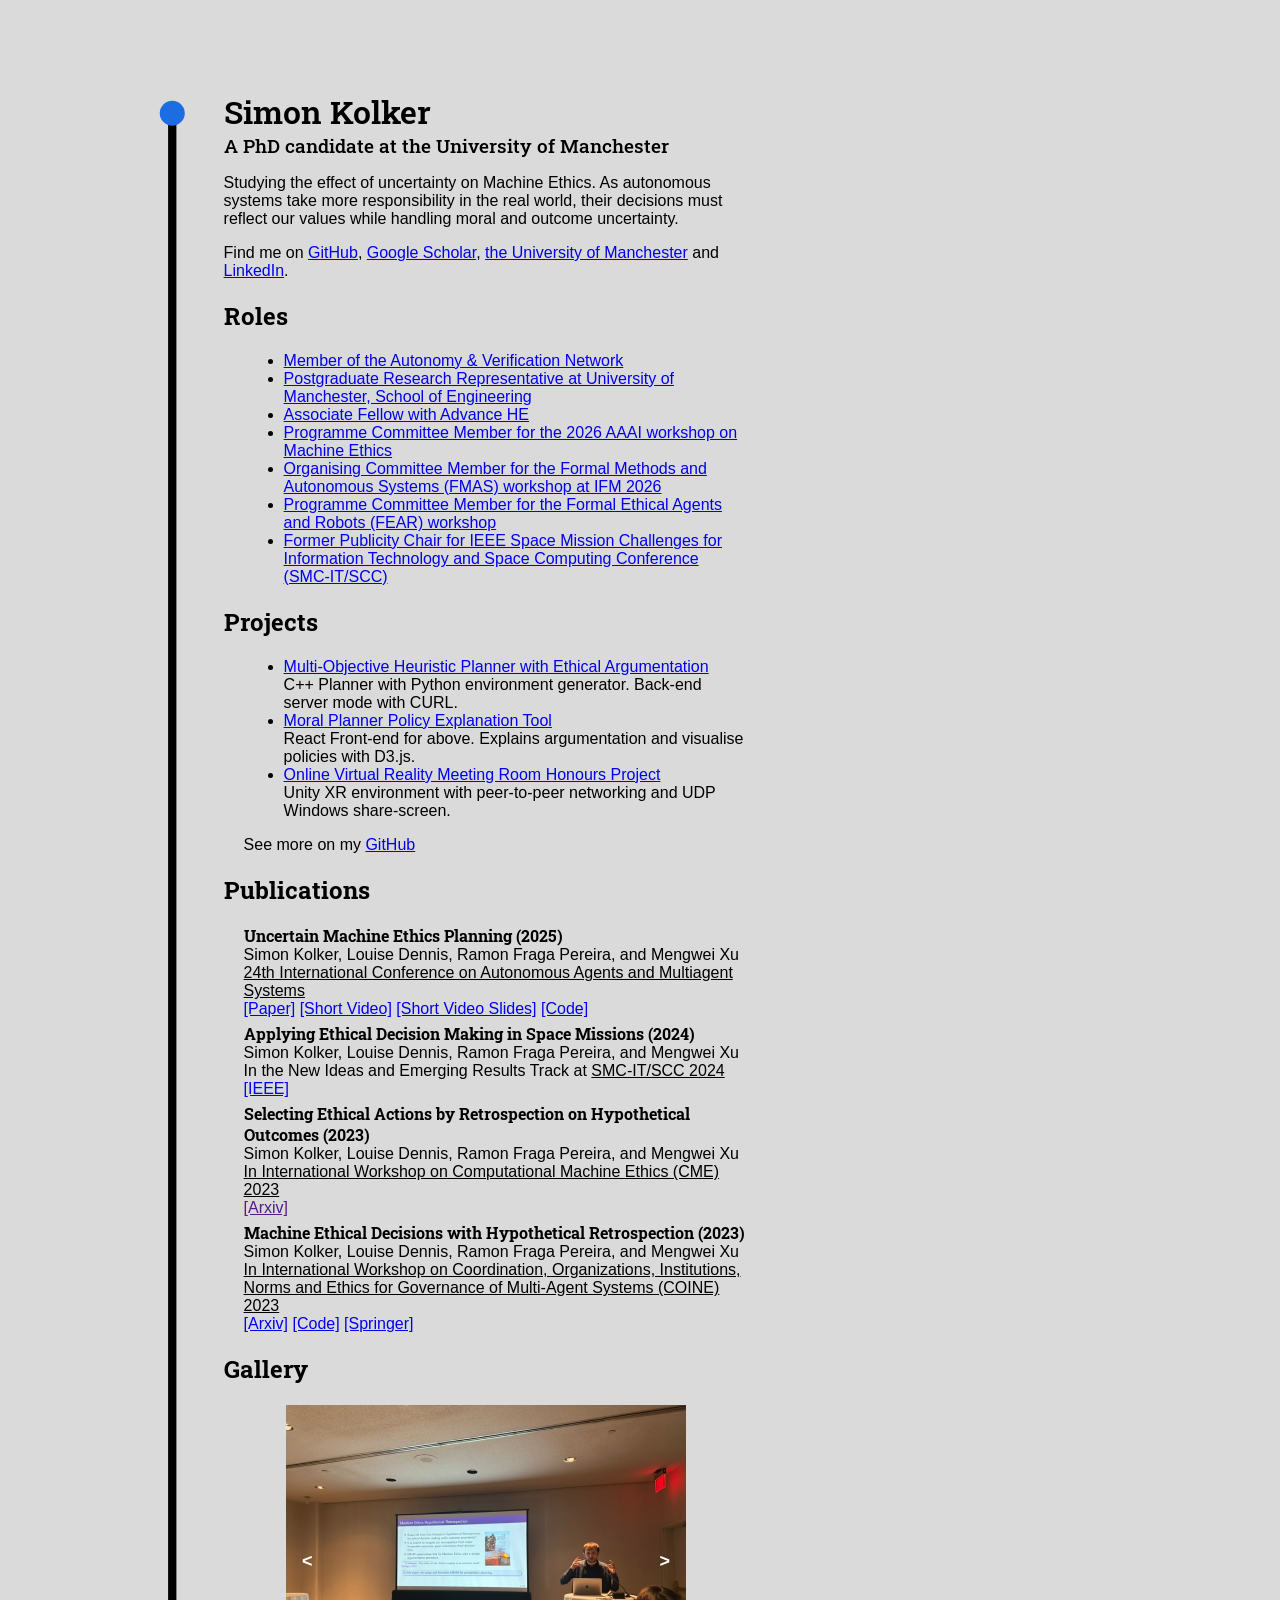
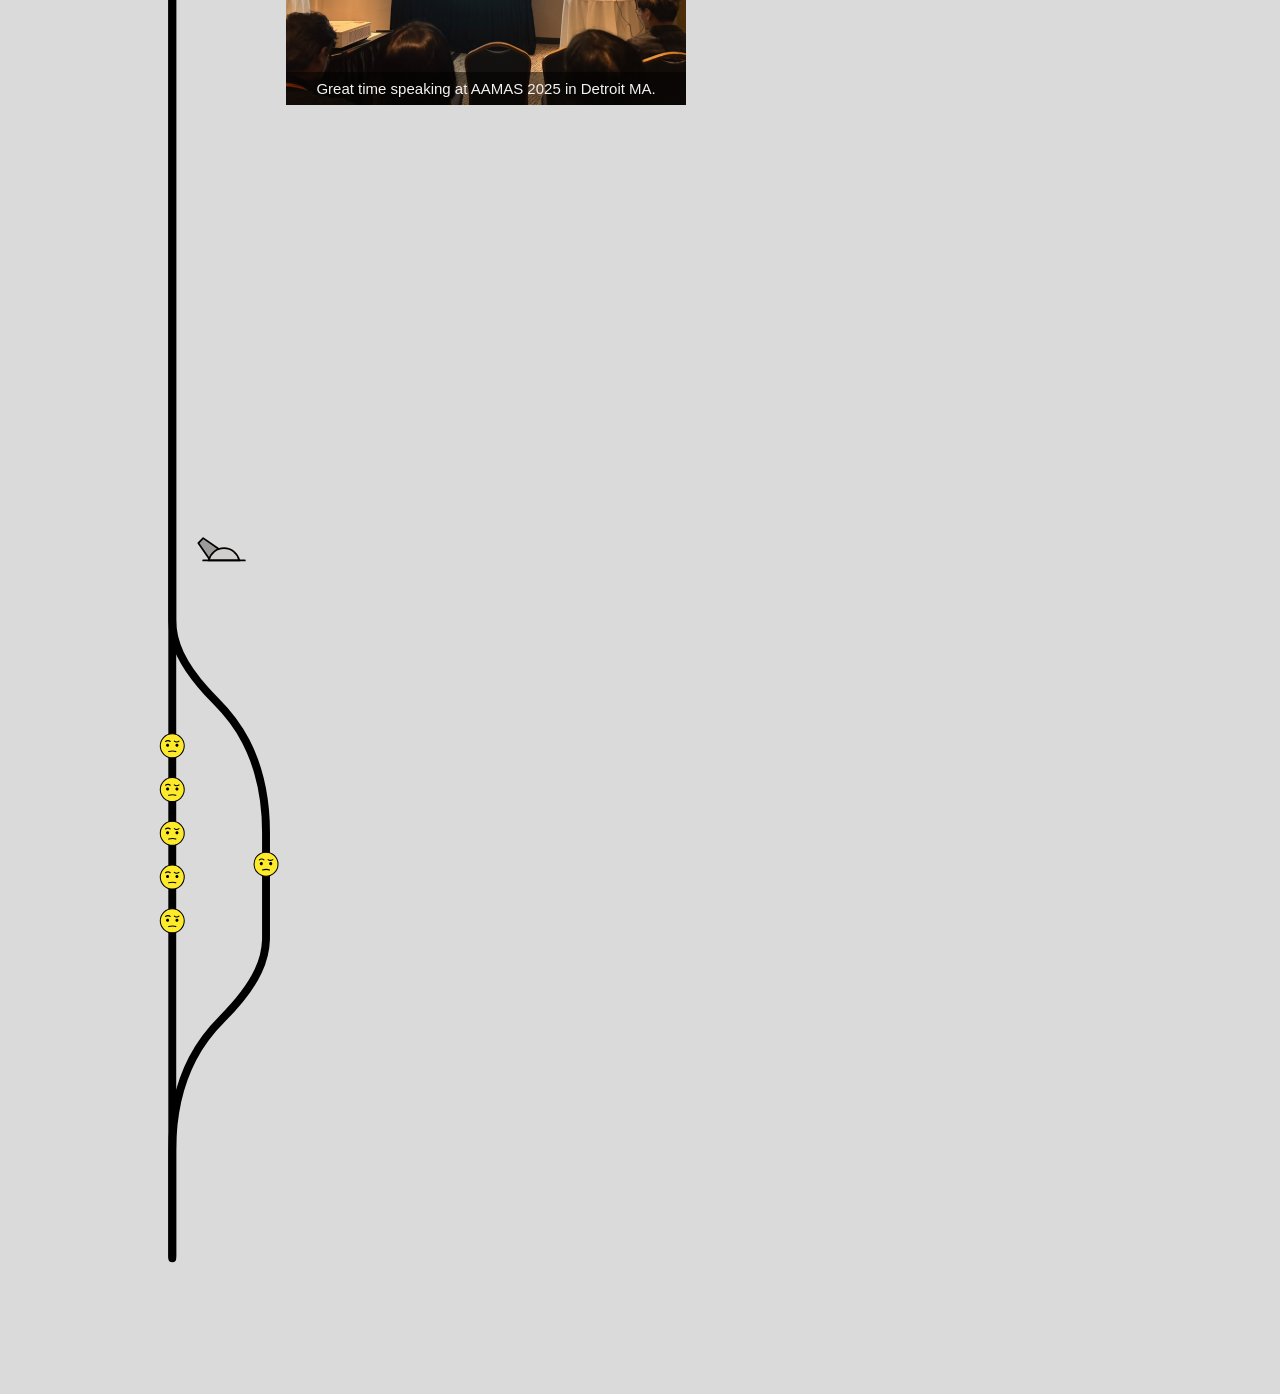
==== commit cae32b85: "Merge branch 'main' of https://github.com/sameysimon/sameysimon.github.io" ====
--- a/index.html
+++ b/index.html
@@ -8,6 +8,10 @@
     <link rel="preconnect" href="https://fonts.googleapis.com">
     <link rel="preconnect" href="https://fonts.gstatic.com" crossorigin>
     <link href="https://fonts.googleapis.com/css2?family=Roboto+Slab:wght@100..900&display=swap" rel="stylesheet">
+    <link rel="preload" as="image" href="images/Hurt.svg">
+    <link rel="preload" as="image" href="images/Relief.svg">
+    <link rel="preload" as="image" href="images/Worried.svg">
+    <link rel="preload" as="image" href="images/Concern.svg">
     <!--<link rel="stylesheet" href="https://cdnjs.cloudflare.com/ajax/libs/font-awesome/4.7.0/css/font-awesome.min.css">
     <link rel="stylesheet" href="https://fonts.googleapis.com/icon?family=Material+Icons">-->
 </head>
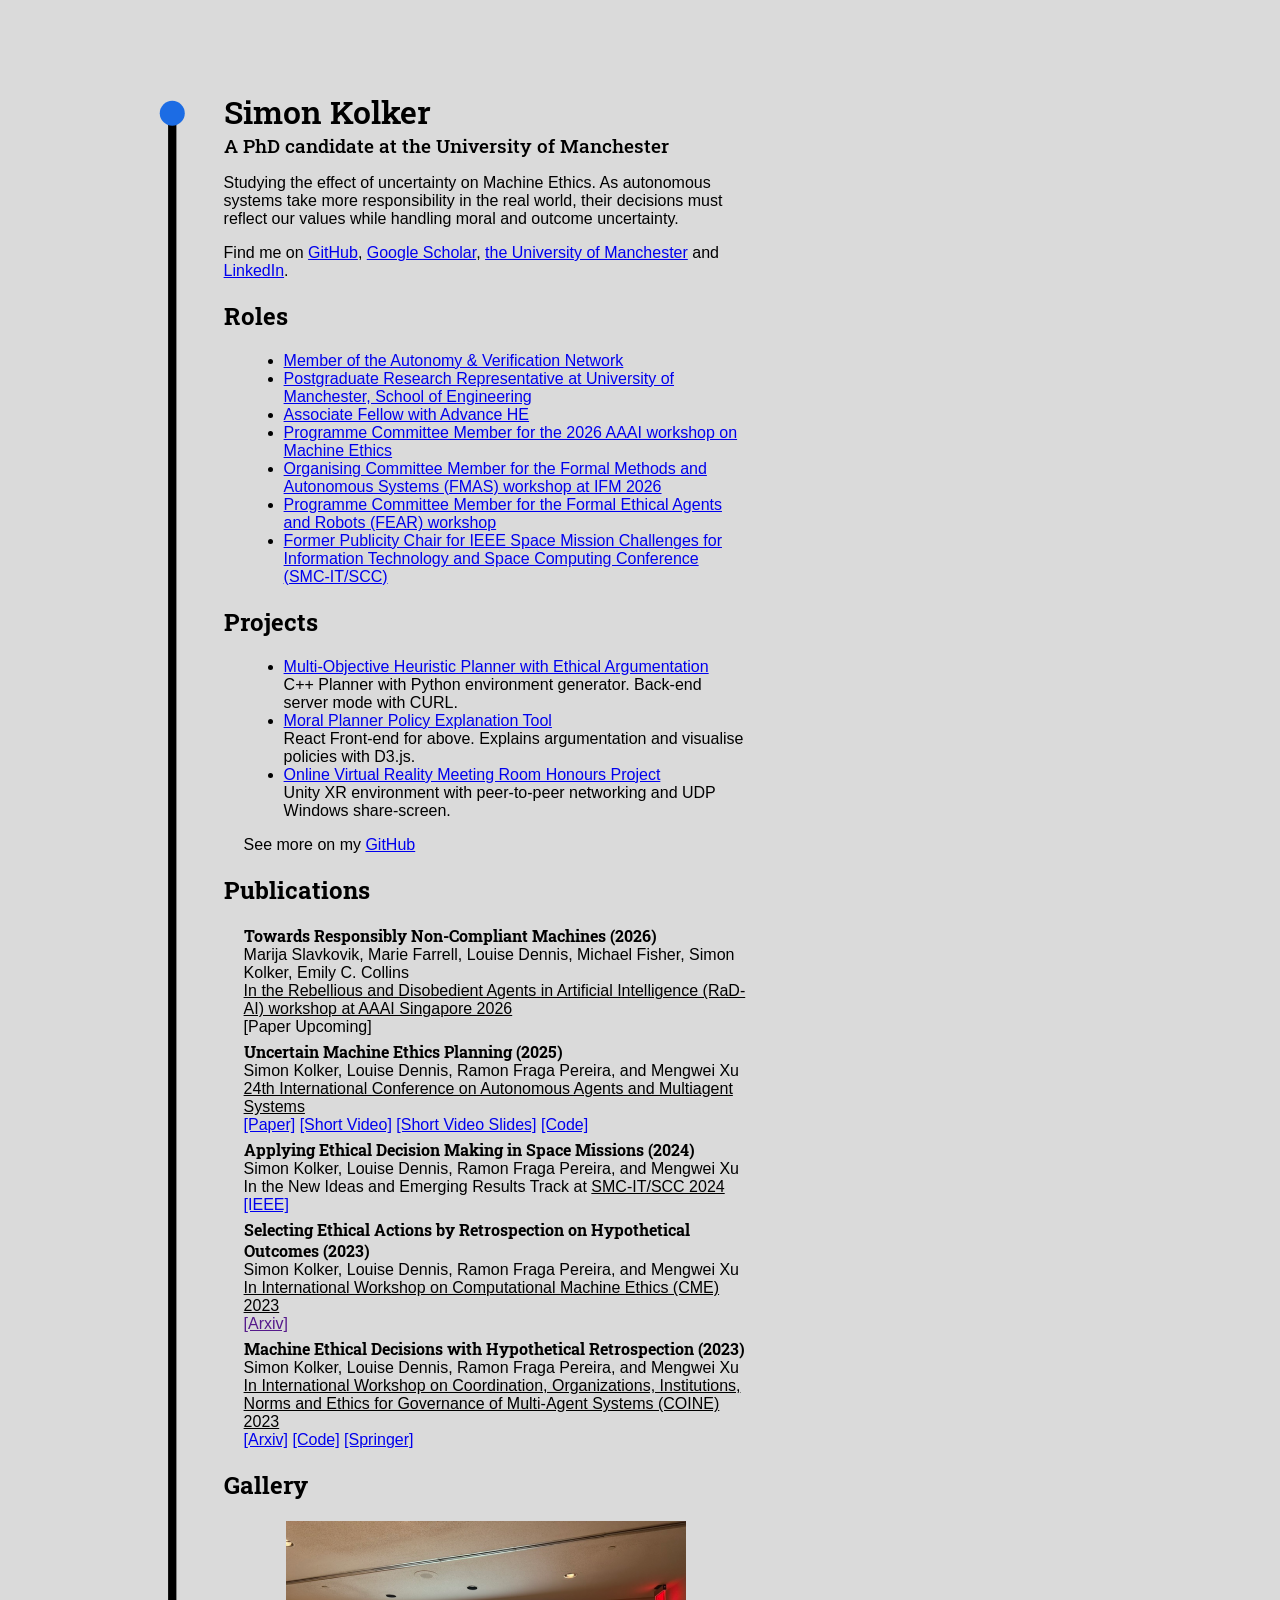
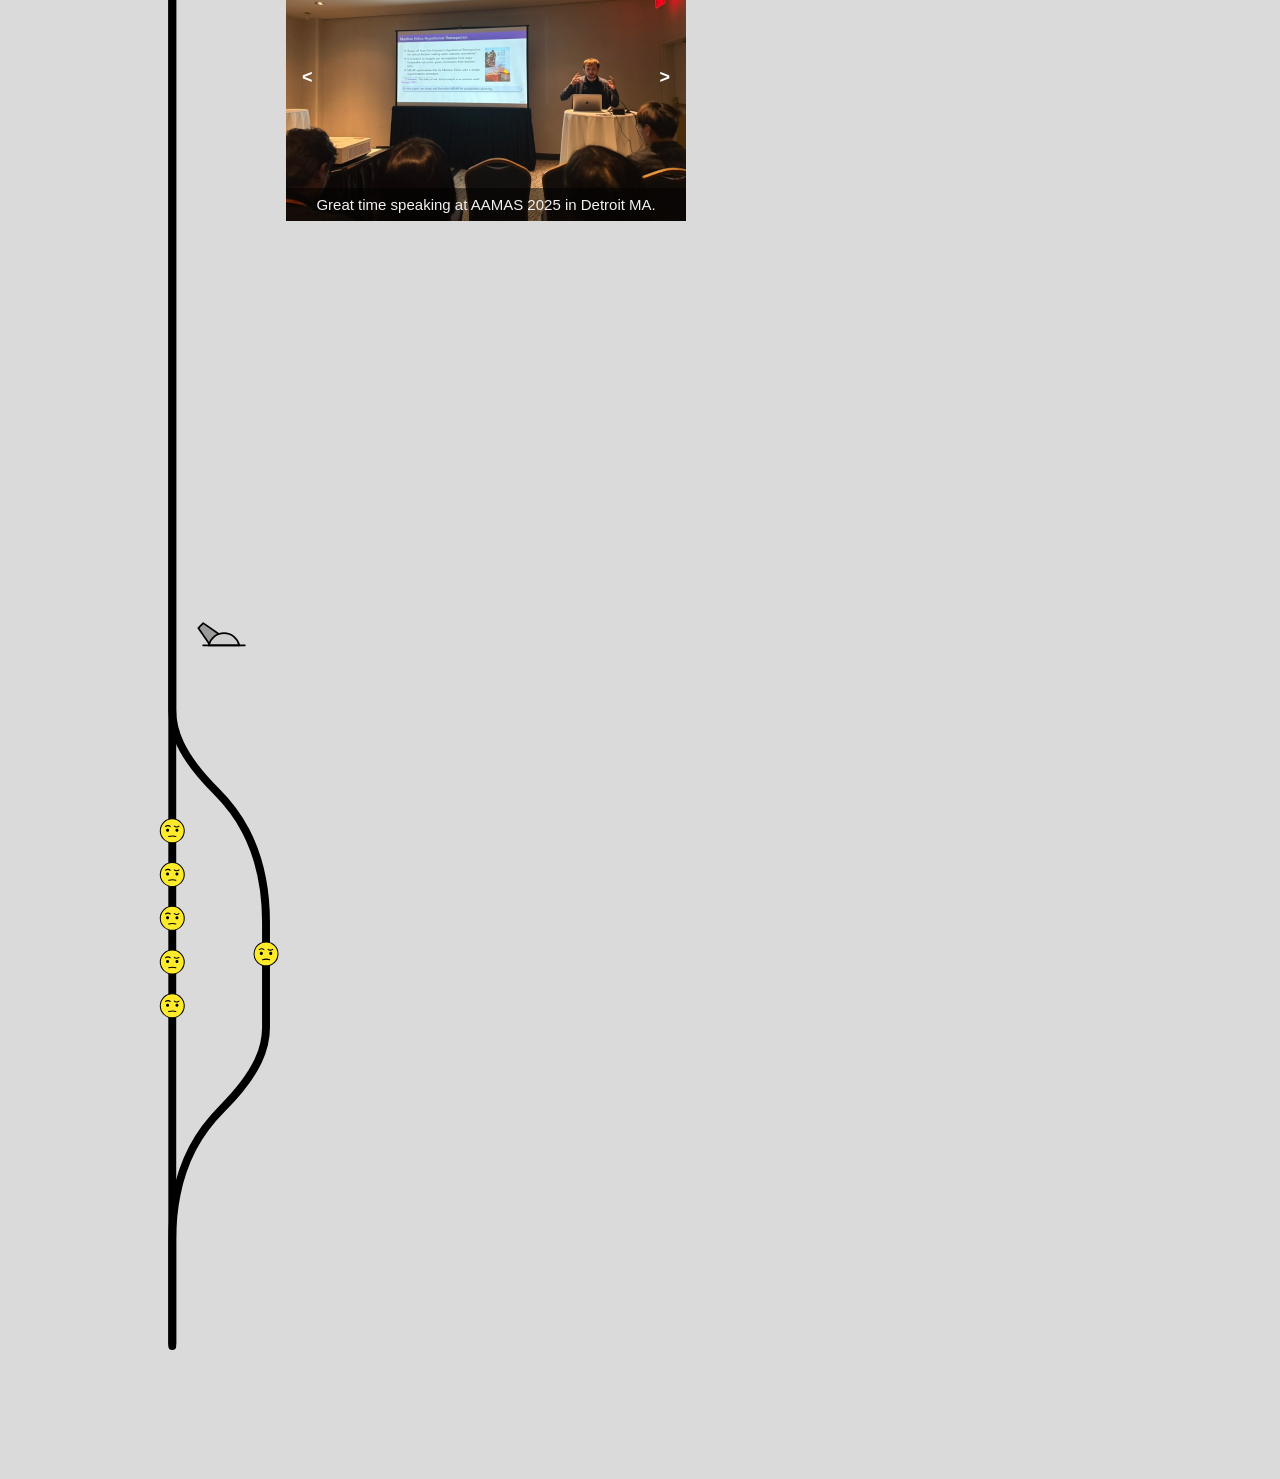
==== commit 86e77c9e: "Added Non-Compliance paper" ====
--- a/index.html
+++ b/index.html
@@ -77,6 +77,15 @@
                 <h2>Publications</h2>
                 <div id="papers" class="block">
                     <div class="publication">
+                        <p><b>Towards Responsibly Non-Compliant Machines (2026)</b></p>
+                        <p>Marija Slavkovik, Marie Farrell, Louise Dennis, Michael Fisher, Simon Kolker, Emily C. Collins</p>
+                        <p><a class="subtle" href="https://sites.google.com/view/rad-ai/rad-ai/cfp?authuser=0">
+                            In the Rebellious and Disobedient Agents in Artificial Intelligence (RaD-AI) workshop at AAAI Singapore 2026</a></p>
+                        <p>
+                            [Paper Upcoming]
+                        </p>
+                    </div>
+                    <div class="publication">
                         <p><b>Uncertain Machine Ethics Planning (2025)</b></p>
                         <p>Simon Kolker, Louise Dennis, Ramon Fraga Pereira, and Mengwei Xu</p>
                         <p><a class="subtle" href="https://aamas2025.org/">24th International Conference on Autonomous Agents and Multiagent Systems</a></p>
